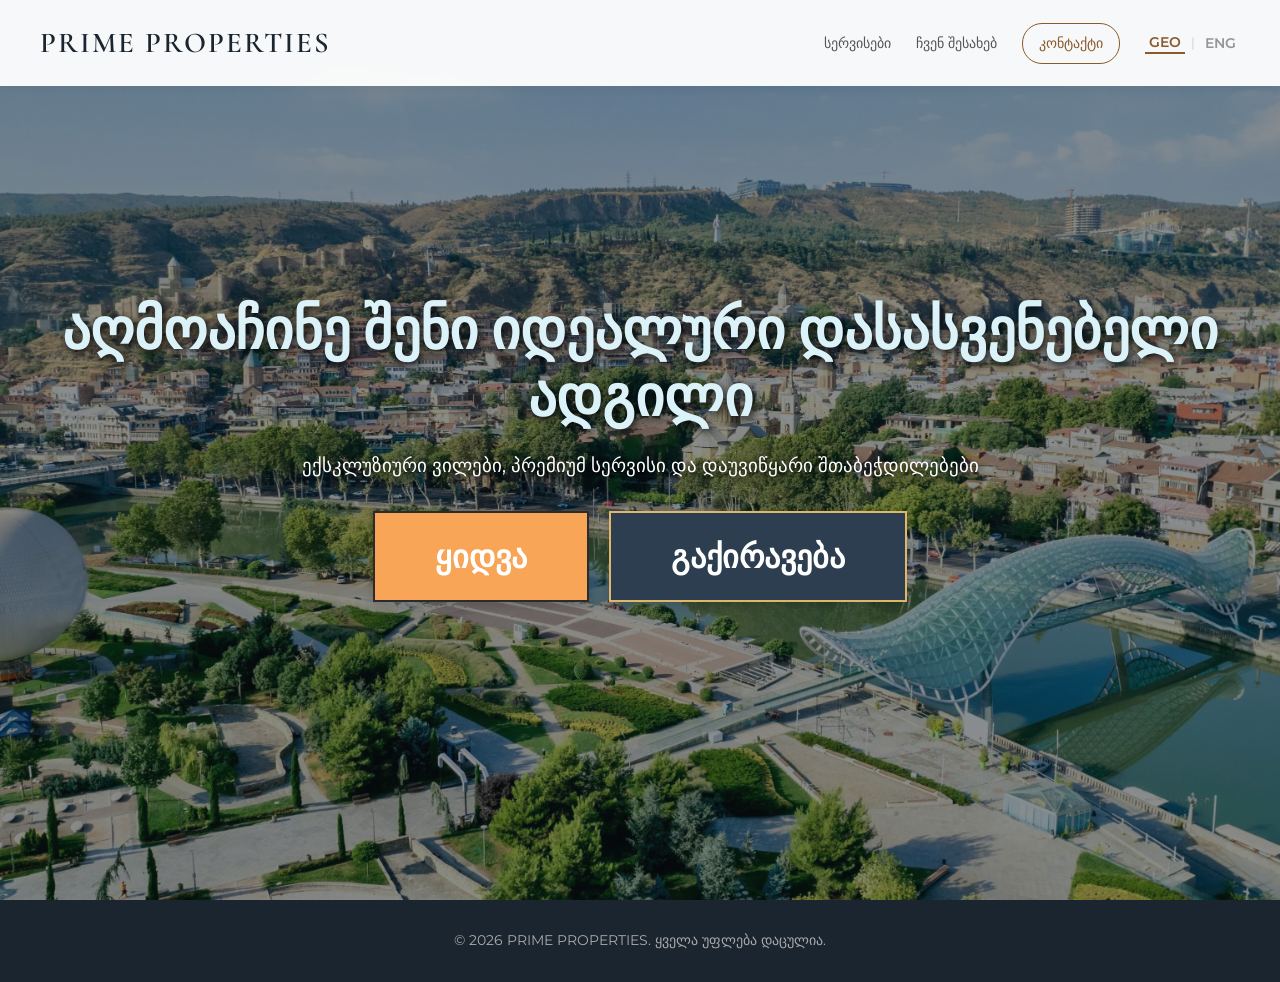
==== index.html @ 2732a4bd "Add files via upload" ====
<!DOCTYPE html>
<html lang="ka">
<head>
    <meta charset="UTF-8">
    <meta name="viewport" content="width=device-width, initial-scale=1.0">
    <title>PRIME PROPERTIES | Real Estate & Villa Rentals</title>
    <!-- Google Fonts -->
    <link rel="preconnect" href="https://fonts.googleapis.com">
    <link rel="preconnect" href="https://fonts.gstatic.com" crossorigin>
    <link href="https://fonts.googleapis.com/css2?family=Cormorant+Garamond:wght@400;600&family=Montserrat:wght@300;400;500;600&display=swap" rel="stylesheet">
    <link rel="stylesheet" href="style.css">
</head>
<body>

    <!-- Header / Navigation -->
    <header class="navbar">
        <div class="logo">PRIME PROPERTIES</div>
        <nav class="nav-links">
            <a href="services.html" data-i18n="nav_services">სერვისები</a>
            <a href="about.html" data-i18n="nav_about">ჩვენ შესახებ</a>
            <a href="#contact" class="btn-nav" data-i18n="nav_contact">კონტაქტი</a>

            <!-- ენის გადართვის ღილაკები -->
            <div class="lang-switch">
                <button type="button" class="lang-btn active" onclick="changeLanguage('ka')">GEO</button>
                <span class="lang-divider">|</span>
                <button type="button" class="lang-btn" onclick="changeLanguage('en')">ENG</button>
            </div>
        </nav>
    </header>

    <!-- Hero Section -->
    <section class="hero">
        <div class="hero-content">
            <h1 data-i18n="hero_title">აღმოაჩინე შენი იდეალური დასასვენებელი ადგილი</h1>
            <p data-i18n="hero_subtitle">ექსკლუზიური ვილები, პრემიუმ სერვისი და დაუვიწყარი შთაბეჭდილებები</p>
            
            <div class="hero-buttons">
                <a href="seal.html" class="btn-primary btn-sell" target="_blank" data-i18n="btn_buy">ყიდვა</a>
                <a href="rent.html" class="btn-primary btn-rent" target="_blank" data-i18n="btn_rent">გაქირავება</a>
            </div>
        </div>
    </section>

    <!-- Footer -->
    <footer>
        <p data-i18n="footer_rights">&copy; 2026 PRIME PROPERTIES. ყველა უფლება დაცულია.</p>
    </footer>

    <script src="script.js"></script>
</body>
</html>
---- style.css ----
/* Global Reset & Base Fonts */
* {
    margin: 0;
    padding: 0;
    box-sizing: border-box;
}

body {
    font-family: 'Montserrat', sans-serif;
    color: #333333;
    background-color: #fdfbf7;
    line-height: 1.6;
}

h1, h2, h3 {
    font-family: 'Cormorant Garamond', serif;
    font-weight: 600;
}

.container {
    max-width: 1200px;
    margin: 0 auto;
    padding: 80px 20px;
}

.bg-light {
    background-color: #f4efe6;
}

.section-title {
    text-align: center;
    font-size: 2.5rem;
    margin-bottom: 40px;
    color: #2c3e50;
    letter-spacing: 1px;
}

/* Navbar */
.navbar {
    display: flex;
    justify-content: space-between;
    align-items: center;
    padding: 20px 40px;
    background-color: rgba(255, 255, 255, 0.95);
    position: fixed;
    top: 0;
    width: 100%;
    z-index: 1000;
    box-shadow: 0 2px 10px rgba(0,0,0,0.05);
}

.logo {
    font-family: 'Cormorant Garamond', serif;
    font-size: 1.8rem;
    font-weight: 600;
    letter-spacing: 2px;
    color: #1a252f;
}

.nav-links a {
    text-decoration: none;
    color: #555555;
    margin-left: 25px;
    font-size: 0.9rem;
    font-weight: 500;
    transition: color 0.3s;
}

.nav-links a:hover {
    color: #8b5a2b;
}

.btn-nav {
    border: 1px solid #8b5a2b;
    padding: 8px 16px;
    border-radius: 20px;
    color: #8b5a2b !important;
}

/* Hero Section */
.hero {
    height: 100vh;
    /* ოდნავ უფრო მუქი ფენა, რომ ტექსტი ფოტოს ფონზე მკაფიოდ გამოჩნდეს */
    background:
        linear-gradient(rgba(10, 18, 24, 0.48), rgba(10, 18, 24, 0.48)),
        url('tbilisi.png') center/cover no-repeat;
    display: flex;
    justify-content: center;
    align-items: center;
    text-align: center;
    color: #ffffff;
    padding: 0 20px;
}

.hero-content {
    width: 100%;
    max-width: 1200px;
}

.hero-content h1 {
    color: #dbf2f8;
    font-size: 3.5rem;
    line-height: 1.2;
    margin-bottom: 18px;
    /* მუქი ჩრდილი ზრდის სათაურის კონტრასტს */
    text-shadow: 2px 3px 8px rgba(0, 0, 0, 0.9);
}

.hero-content p {
    color: #ffffff;
    font-size: 1.2rem;
    line-height: 1.6;
    margin-bottom: 30px;
    font-weight: 400;
    text-shadow: 1px 2px 6px rgba(0, 0, 0, 0.95);
}

/* Hero Buttons Container */
.hero-buttons {
    display: flex;
    gap: 20px;
    justify-content: center;
    align-items: center;
    flex-wrap: wrap;
}

/* Primary Button Base Styles */
.btn-primary {
    display: inline-block;
    padding: 18px 60px;
    font-size: 2rem;
    font-weight: 600;
    text-decoration: none;
    border-radius: 0;               /* კვადრატული/ოთხკუთხედი ფორმა */
    cursor: pointer;
    transition: all 0.3s ease;
    box-shadow: 0 4px 10px rgba(0, 0, 0, 0.15);
}

/* ყიდვის ღილაკი */
.btn-sell {
    background-color: #f8a558;
    color: #ffffff;
    border: 2px solid #2b2b2b;
}

.btn-sell:hover {
    background-color: #D8C9A3;
    border-color: #D8C9A3;
    color: #333333;
}

/* გაქირავების ღილაკი */
.btn-rent {
    background-color: #2c3e50;
    color: #ffffff;
    border: 2px solid #e0b668;
}

.btn-rent:hover {
    background-color: #1a252f;
    border-color: #1a252f;
}

/* Cards / Catalog */
.card-grid {
    display: grid;
    grid-template-columns: repeat(auto-fit, minmax(320px, 1fr));
    gap: 30px;
}

.card {
    background: #ffffff;
    border-radius: 8px;
    overflow: hidden;
    box-shadow: 0 4px 15px rgba(0,0,0,0.06);
    transition: transform 0.3s ease;
}

.card:hover {
    transform: translateY(-5px);
}

.card-img {
    height: 240px;
    background-size: cover;
    background-position: center;
}

.card-body {
    padding: 25px;
}

.card-body h3 {
    font-size: 1.6rem;
    margin-bottom: 5px;
}

.location {
    font-size: 0.85rem;
    color: #888888;
    margin-bottom: 15px;
    text-transform: uppercase;
    letter-spacing: 1px;
}

.description {
    font-size: 0.95rem;
    color: #666666;
    margin-bottom: 20px;
}

.card-footer {
    display: flex;
    justify-content: space-between;
    align-items: center;
    border-top: 1px solid #eeeeee;
    padding-top: 15px;
}

.price {
    font-weight: 600;
    color: #8b5a2b;
}

.btn-secondary {
    background: none;
    border: 1px solid #C6B58A;
    padding: 6px 14px;
    border-radius: 4px;
    cursor: pointer;
    transition: all 0.3s;
}

.btn-secondary:hover {
    border-color: #8b5a2b;
    color: #8b5a2b;
}

/* Services Section */
.services-grid {
    display: grid;
    grid-template-columns: repeat(auto-fit, minmax(280px, 1fr));
    gap: 30px;
    text-align: center;
}

.service-item {
    background: #ffffff;
    padding: 40px 20px;
    border-radius: 8px;
    border: 1px solid #eae0d0;
}

.service-item h3 {
    font-size: 1.8rem;
    margin-bottom: 15px;
    color: #2c3e50;
}

/* Contact Form */
.contact-form {
    max-width: 600px;
    margin: 0 auto;
    display: flex;
    flex-direction: column;
    gap: 15px;
}

.contact-form input, 
.contact-form textarea {
    width: 100%;
    padding: 12px 15px;
    border: 1px solid #dddddd;
    border-radius: 4px;
    font-family: inherit;
    font-size: 0.95rem;
}

.contact-form input:focus, 
.contact-form textarea:focus {
    outline: none;
    border-color: #8b5a2b;
}

/* Footer */
footer {
    text-align: center;
    padding: 30px;
    background-color: #1a252f;
    color: #aaaaaa;
    font-size: 0.85rem;
}

/* Responsive Design */
@media (max-width: 768px) {
    .hero-content h1 {
        font-size: 2.2rem;
        line-height: 1.25;
    }

    .hero-content p {
        font-size: 1rem;
    }
    .navbar {
        flex-direction: column;
        gap: 10px;
    }
    .nav-links a {
        margin: 0 10px;
    }
}/* Language Switcher Styles */
.nav-links {
    display: flex;
    align-items: center;
}

.lang-switch {
    display: inline-flex;
    align-items: center;
    gap: 6px;
    margin-left: 25px;
}

.lang-btn {
    background: none;
    border: none;
    color: #555555;
    font-size: 0.85rem;
    font-weight: 600;
    cursor: pointer;
    opacity: 0.6;
    transition: all 0.3s ease;
    padding: 2px 4px;
    font-family: 'Montserrat', sans-serif;
}

.lang-btn:hover {
    opacity: 1;
    color: #8b5a2b;
}

.lang-btn.active {
    opacity: 1;
    color: #8b5a2b;
    border-bottom: 2px solid #8b5a2b;
}

.lang-divider {
    color: #cccccc;
    font-size: 0.8rem;
}
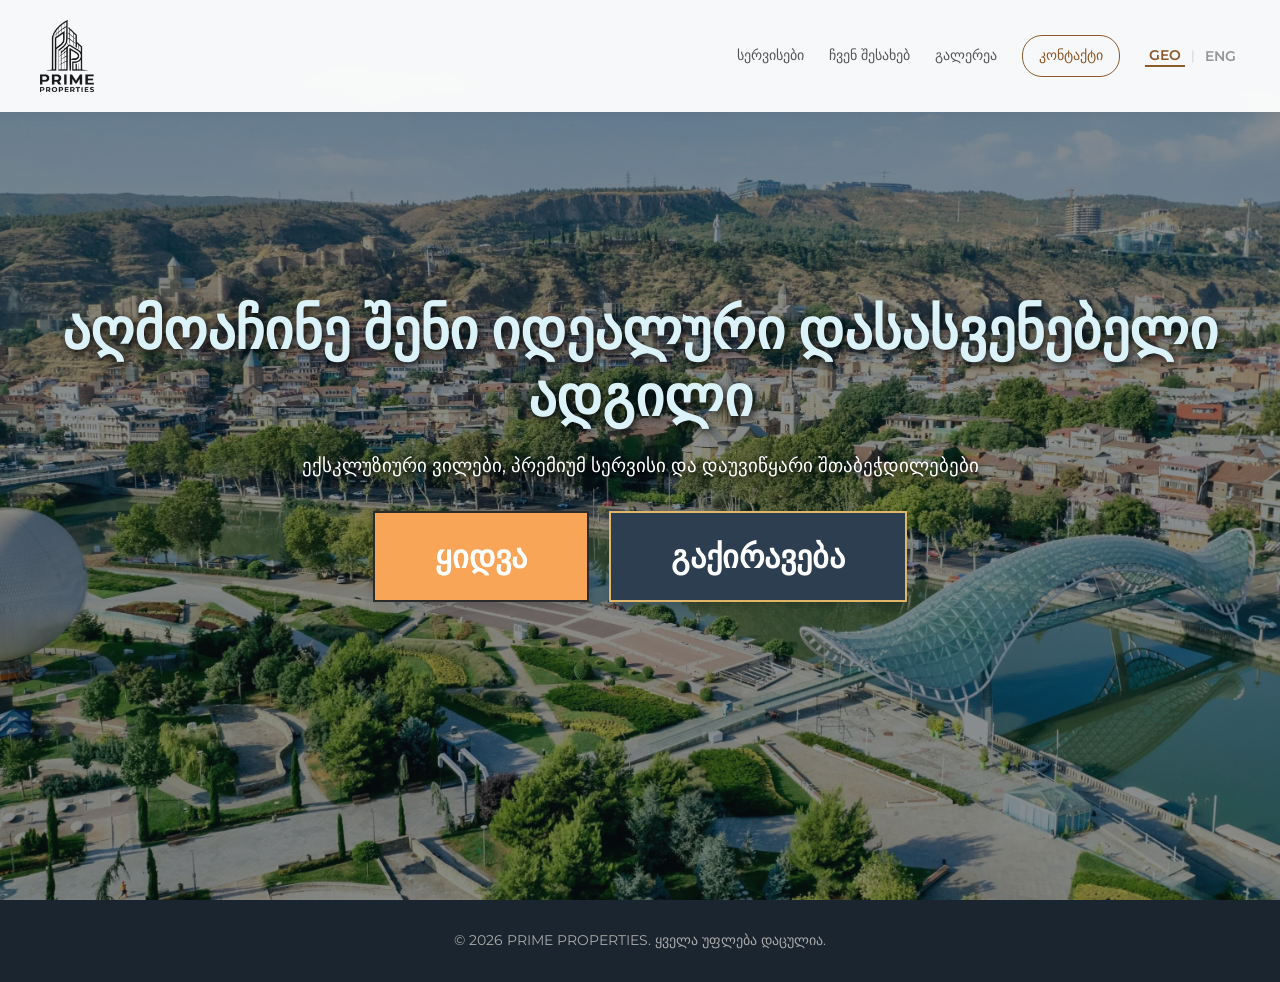
==== commit 706ed1cb: "Add files via upload" ====
--- a/index.html
+++ b/index.html
@@ -14,11 +14,12 @@
 
     <!-- Header / Navigation -->
     <header class="navbar">
-        <div class="logo">PRIME PROPERTIES</div>
+        <a href="index.html" class="logo" aria-label="PRIME PROPERTIES"><img src="logo.png" alt="PRIME PROPERTIES"></a>
         <nav class="nav-links">
             <a href="services.html" data-i18n="nav_services">სერვისები</a>
             <a href="about.html" data-i18n="nav_about">ჩვენ შესახებ</a>
-            <a href="#contact" class="btn-nav" data-i18n="nav_contact">კონტაქტი</a>
+            <a href="gallery.html" data-i18n="nav_gallery">გალერეა</a>
+            <a href="contact.html" class="btn-nav" data-i18n="nav_contact">კონტაქტი</a>
 
             <!-- ენის გადართვის ღილაკები -->
             <div class="lang-switch">
@@ -36,8 +37,8 @@
             <p data-i18n="hero_subtitle">ექსკლუზიური ვილები, პრემიუმ სერვისი და დაუვიწყარი შთაბეჭდილებები</p>
             
             <div class="hero-buttons">
-                <a href="seal.html" class="btn-primary btn-sell" target="_blank" data-i18n="btn_buy">ყიდვა</a>
-                <a href="rent.html" class="btn-primary btn-rent" target="_blank" data-i18n="btn_rent">გაქირავება</a>
+                <a href="seal.html" class="btn-primary btn-sell" data-i18n="btn_buy">ყიდვა</a>
+                <a href="rent.html" class="btn-primary btn-rent" data-i18n="btn_rent">გაქირავება</a>
             </div>
         </div>
     </section>
--- a/style.css
+++ b/style.css
@@ -349,4 +349,21 @@
 .lang-divider {
     color: #cccccc;
     font-size: 0.8rem;
-}+}
+/* ===== Mobile ===== */
+@media (max-width: 768px) {
+    .navbar { flex-direction: row; flex-wrap: wrap; justify-content: center; gap: 6px 12px; padding: 10px 12px; }
+    .logo { font-size: 1.3rem; letter-spacing: 1px; width: 100%; text-align: center; }
+    .nav-links { display: flex; flex-wrap: wrap; justify-content: center; align-items: center; gap: 4px 4px; }
+    .nav-links a { margin: 0 6px; font-size: 0.85rem; }
+    .hero { min-height: 100vh; height: auto; padding: 120px 16px 50px; }
+    .hero-content h1 { font-size: 2rem; }
+    .hero-content p { font-size: 1rem; }
+    .hero-buttons { flex-direction: column; gap: 12px; }
+    .btn-primary { display: block; width: 100%; max-width: 340px; padding: 14px 20px; font-size: 1.2rem; text-align: center; }
+    .container { padding: 50px 16px; }
+    .section-title { font-size: 1.8rem; }
+}
+
+.logo img { height: 72px; width: auto; display: block; }
+@media (max-width: 768px) { .logo { display: flex; justify-content: center; } .logo img { height: 56px; } }
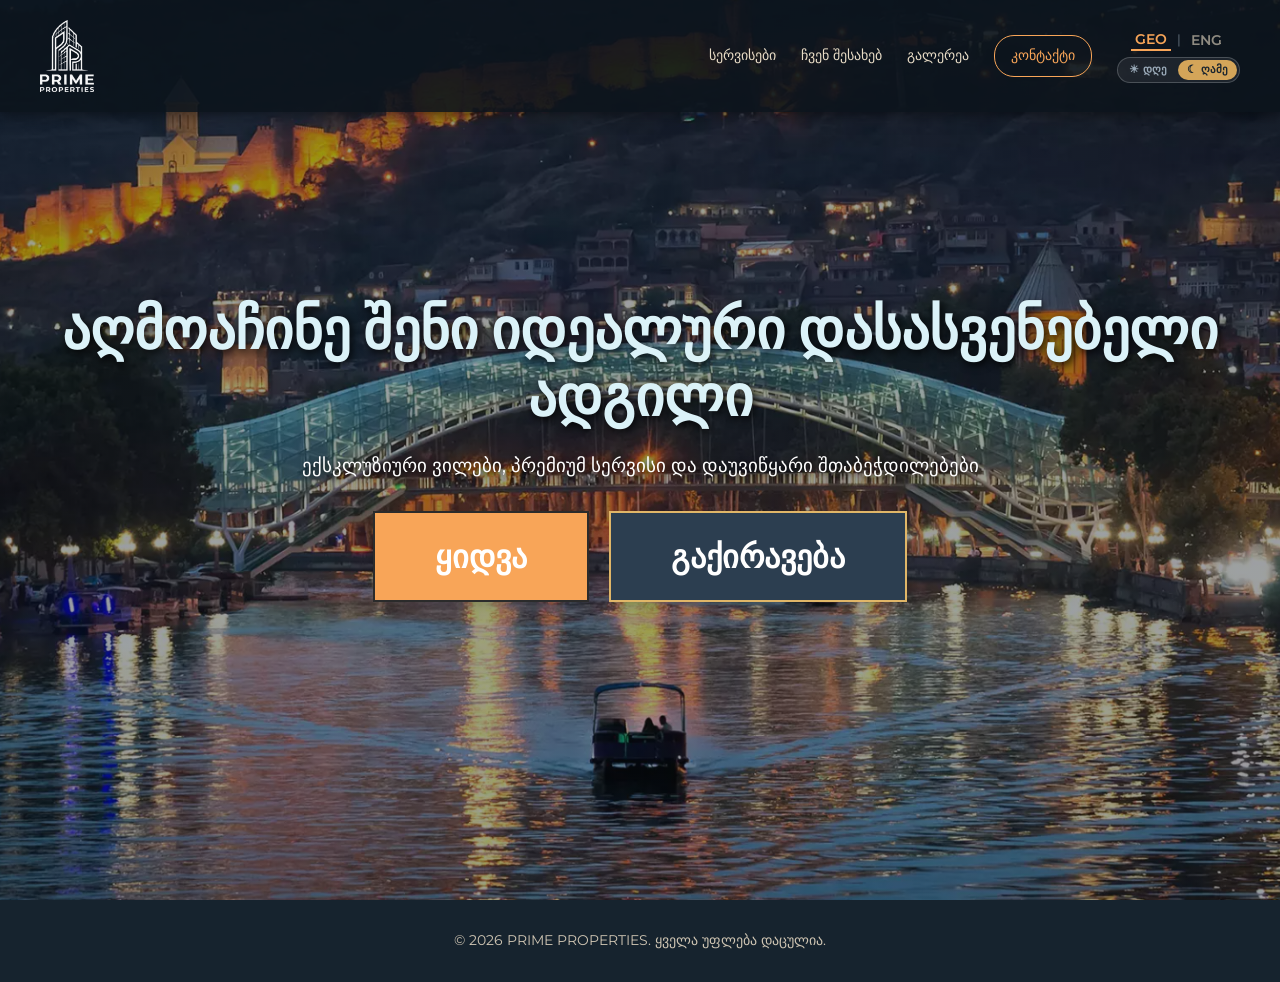
==== commit 98d8482b: "Add files via upload" ====
--- a/index.html
+++ b/index.html
@@ -9,6 +9,8 @@
     <link rel="preconnect" href="https://fonts.gstatic.com" crossorigin>
     <link href="https://fonts.googleapis.com/css2?family=Cormorant+Garamond:wght@400;600&family=Montserrat:wght@300;400;500;600&display=swap" rel="stylesheet">
     <link rel="stylesheet" href="style.css">
+<link rel="stylesheet" href="theme.css">
+<script src="theme.js"></script>
 </head>
 <body>
 
--- a/style.css
+++ b/style.css
@@ -367,3 +367,28 @@
 
 .logo img { height: 72px; width: auto; display: block; }
 @media (max-width: 768px) { .logo { display: flex; justify-content: center; } .logo img { height: 56px; } }
+
+/* ღამის ფონი (20:00–06:00) */
+html[data-theme="dark"] .hero {
+    background:
+        linear-gradient(rgba(10, 18, 24, 0.40), rgba(10, 18, 24, 0.40)),
+        url('tbilisi-night.jpg') center/cover no-repeat;
+}
+
+/* ღამის მენიუ */
+.navbar, .logo img, .nav-links a, .lang-btn { transition: background-color .4s, color .4s, filter .4s; }
+html[data-theme="dark"] .navbar { background-color: rgba(12, 20, 28, 0.88); box-shadow: 0 2px 14px rgba(0,0,0,0.5); }
+html[data-theme="dark"] .logo img { filter: brightness(0) invert(1); }
+html[data-theme="dark"] .nav-links a { color: #e8dcc6; }
+html[data-theme="dark"] .nav-links a:hover { color: #f8a558; }
+html[data-theme="dark"] .btn-nav { border-color: #f8a558; color: #f8a558 !important; }
+html[data-theme="dark"] .lang-btn { color: #e8dcc6; }
+html[data-theme="dark"] .lang-btn:hover, html[data-theme="dark"] .lang-btn.active { color: #f8a558; }
+html[data-theme="dark"] .lang-btn.active { border-bottom-color: #f8a558; }
+html[data-theme="dark"] .lang-divider { color: #6b7783; }
+html[data-theme="dark"] footer { background-color: #0c141c; color: #cfc5b3; }
+
+/* ბნელი რეჟიმის ზოგადი ფონი (გალერეა და სხვა გვერდები style.css-ით) */
+html[data-theme="dark"] body { background-color: #0f1a23; color: #e8dcc6; }
+html[data-theme="dark"] .section-title { color: #e8dcc6; }
+body { transition: background-color .4s, color .4s; }
--- a/theme.css
+++ b/theme.css
@@ -0,0 +1,70 @@
+/* theme.css: გადამრთველის სტილი და ბნელი რეჟიმის ფერები (html[data-theme="dark"]) */
+
+/* ---------- გადამრთველი ენის გადამრთველის ქვეშ ---------- */
+.lang-wrap { display: flex; flex-direction: column; align-items: center; gap: 6px; }
+.nav-links .lang-wrap { margin-left: 25px; }
+.lang-wrap .lang-switch { margin-left: 0; }
+
+.theme-toggle {
+  display: inline-flex; align-items: center; gap: 2px; padding: 2px;
+  border-radius: 999px; border: 1px solid rgba(100, 118, 138, .35);
+  background: rgba(255, 255, 255, .65);
+}
+.theme-toggle.solo { margin-left: 25px; }
+.theme-toggle button {
+  display: inline-flex; align-items: center; gap: 4px;
+  border: 0; background: transparent; color: #64768A;
+  font: inherit; font-size: .7rem; font-weight: 600; line-height: 1.2;
+  padding: 3px 9px; border-radius: 999px; cursor: pointer;
+  transition: background .25s, color .25s;
+}
+.theme-toggle button:hover { color: #1F2D3A; }
+.theme-toggle button.on { background: #5E8C7B; color: #fff; }
+.theme-toggle button:focus-visible { outline: 2px solid #B88A42; outline-offset: 1px; }
+
+@media (max-width: 768px) {
+  .nav-links .lang-wrap, .theme-toggle.solo { margin-left: 8px; }
+}
+
+/* ---------- ბნელი რეჟიმი ---------- */
+html[data-theme="dark"] {
+  color-scheme: dark;
+  --bg: #0F1A23; --surface: #16232E; --ink: #E8EEF2; --muted: #9AAAB8;
+  --sky: #1B3040; --sage: #6FA38F; --sage-dark: #5E8C7B; --sage-soft: #1D3128;
+  --gold: #D4A559; --line: #263644; --red: #E07A6C;
+}
+
+html[data-theme="dark"] .theme-toggle { border-color: rgba(232, 238, 242, .22); background: rgba(255, 255, 255, .07); }
+html[data-theme="dark"] .theme-toggle button { color: #9AAAB8; }
+html[data-theme="dark"] .theme-toggle button:hover { color: #E8EEF2; }
+html[data-theme="dark"] .theme-toggle button.on { background: #D4A559; color: #1a252f; }
+
+/* ჰედერი, ფუტერი, მენიუ */
+html[data-theme="dark"] .site-header { background: rgba(15, 26, 35, .92); }
+html[data-theme="dark"] footer { background: var(--surface); }
+html[data-theme="dark"] .nav ul.open { background: var(--surface); }
+html[data-theme="dark"] .menu-btn { color: var(--ink); }
+html[data-theme="dark"] .lang button { background: var(--surface); color: var(--muted); }
+html[data-theme="dark"] .lang button.on { background: var(--sage); border-color: var(--sage); color: #fff; }
+html[data-theme="dark"] .copy { border-top-color: var(--line); }
+
+/* ფორმები, ველები, ღილაკები */
+html[data-theme="dark"] input,
+html[data-theme="dark"] select,
+html[data-theme="dark"] textarea { background: var(--surface); color: var(--ink); border-color: var(--line); }
+html[data-theme="dark"] .form { background: var(--surface); }
+html[data-theme="dark"] .btn.call { background: transparent; color: var(--sage); }
+html[data-theme="dark"] .btn.call:hover { background: var(--sage-soft); }
+html[data-theme="dark"] .chip { background: var(--surface); color: var(--ink); }
+html[data-theme="dark"] .chip.on { background: var(--sage); color: #fff; }
+
+/* სტატიკური სურათების ჩრდილები უფრო ნაზი */
+html[data-theme="dark"] .search-box,
+html[data-theme="dark"] .filter-box,
+html[data-theme="dark"] .quick-box,
+html[data-theme="dark"] .lead,
+html[data-theme="dark"] .col { box-shadow: 0 18px 40px rgba(0, 0, 0, .35); }
+
+/* ნაგულისხმევი გადასვლა */
+body, .site-header, footer, .card, .panel, .desc, .form { transition: background-color .35s, color .35s, border-color .35s; }
+@media (prefers-reduced-motion: reduce) { body, .site-header, footer, .card, .panel, .desc, .form { transition: none; } }
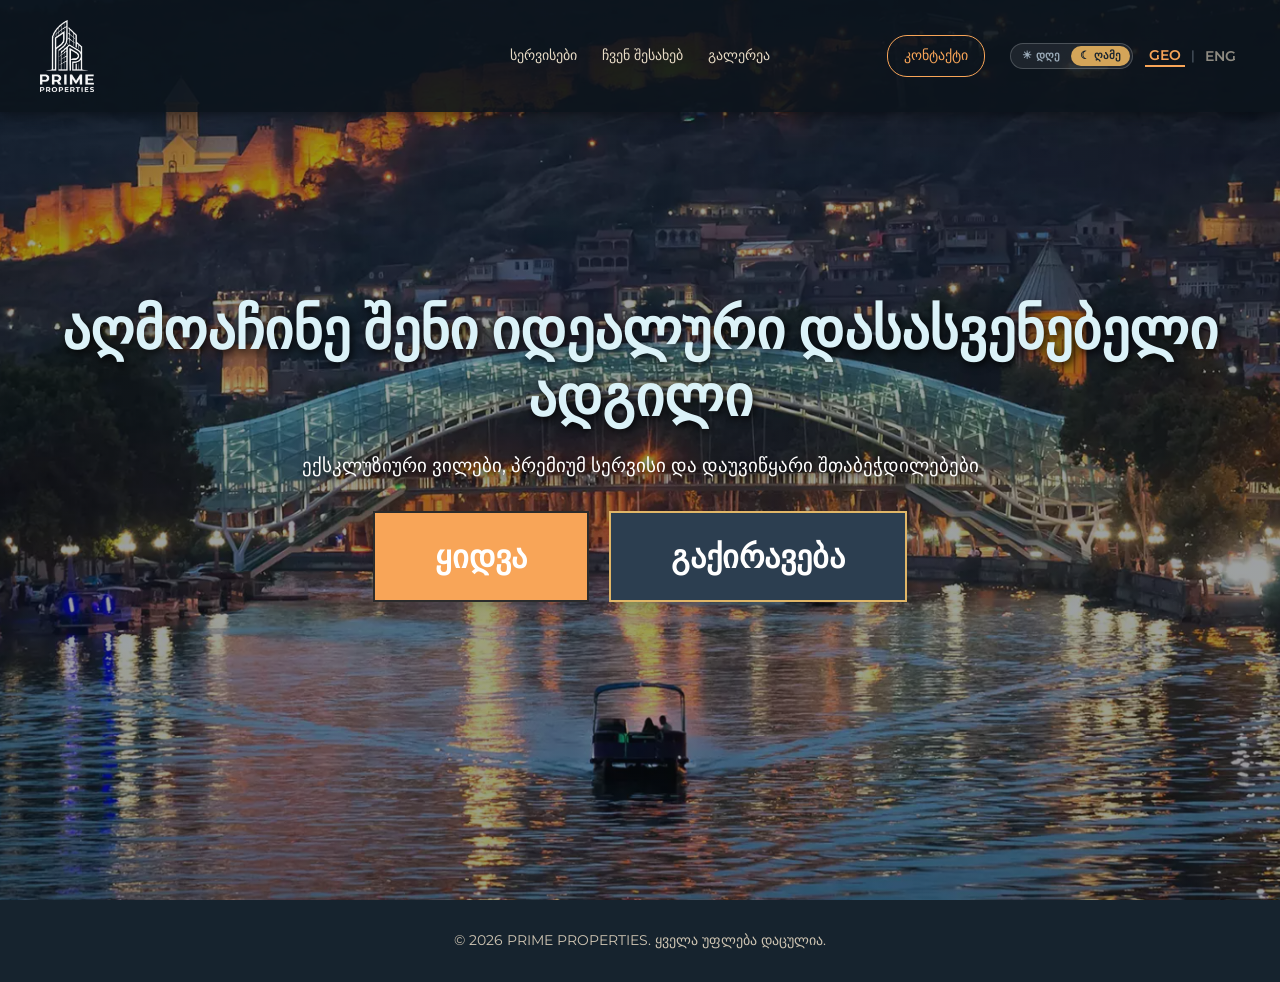
==== commit 18a13d25: "Add files via upload" ====
--- a/index.html
+++ b/index.html
@@ -15,12 +15,16 @@
 <body>
 
     <!-- Header / Navigation -->
-    <header class="navbar">
+    <header class="navbar navbar-home">
         <a href="index.html" class="logo" aria-label="PRIME PROPERTIES"><img src="logo.png" alt="PRIME PROPERTIES"></a>
-        <nav class="nav-links">
+        <!-- შუაში: სერვისები / ჩვენ შესახებ / გალერეა -->
+        <nav class="nav-links nav-center">
             <a href="services.html" data-i18n="nav_services">სერვისები</a>
             <a href="about.html" data-i18n="nav_about">ჩვენ შესახებ</a>
             <a href="gallery.html" data-i18n="nav_gallery">გალერეა</a>
+        </nav>
+        <!-- მარჯვნივ: კონტაქტი + გადამრთველები -->
+        <div class="nav-links nav-right">
             <a href="contact.html" class="btn-nav" data-i18n="nav_contact">კონტაქტი</a>
 
             <!-- ენის გადართვის ღილაკები -->
@@ -29,7 +33,7 @@
                 <span class="lang-divider">|</span>
                 <button type="button" class="lang-btn" onclick="changeLanguage('en')">ENG</button>
             </div>
-        </nav>
+        </div>
     </header>
 
     <!-- Hero Section -->
--- a/style.css
+++ b/style.css
@@ -392,3 +392,14 @@
 html[data-theme="dark"] body { background-color: #0f1a23; color: #e8dcc6; }
 html[data-theme="dark"] .section-title { color: #e8dcc6; }
 body { transition: background-color .4s, color .4s; }
+
+/* ===== მთავარი გვერდის მენიუ: ლოგო მარცხნივ, ბმულები შუაში, კონტაქტი+ენა მარჯვნივ ===== */
+.navbar-home { display: grid; grid-template-columns: 1fr auto 1fr; align-items: center; }
+.navbar-home .logo { justify-self: start; }
+.navbar-home .nav-center { justify-self: center; gap: 0; }
+.navbar-home .nav-right { justify-self: end; }
+.navbar-home .nav-center a:first-child { margin-left: 0; }
+@media (max-width: 768px) {
+    .navbar-home { display: flex; }
+    .navbar-home .nav-center a:first-child { margin-left: 6px; }
+}
--- a/theme.css
+++ b/theme.css
@@ -1,7 +1,7 @@
 /* theme.css: გადამრთველის სტილი და ბნელი რეჟიმის ფერები (html[data-theme="dark"]) */
 
-/* ---------- გადამრთველი ენის გადამრთველის ქვეშ ---------- */
-.lang-wrap { display: flex; flex-direction: column; align-items: center; gap: 6px; }
+/* ---------- დღე/ღამის გადამრთველი ენის გადამრთველის მარცხნივ, ერთ ხაზზე ---------- */
+.lang-wrap { display: flex; flex-direction: row; align-items: center; gap: 12px; flex-wrap: nowrap; }
 .nav-links .lang-wrap { margin-left: 25px; }
 .lang-wrap .lang-switch { margin-left: 0; }
 
@@ -24,6 +24,7 @@
 
 @media (max-width: 768px) {
   .nav-links .lang-wrap, .theme-toggle.solo { margin-left: 8px; }
+  .lang-wrap { gap: 8px; }
 }
 
 /* ---------- ბნელი რეჟიმი ---------- */
